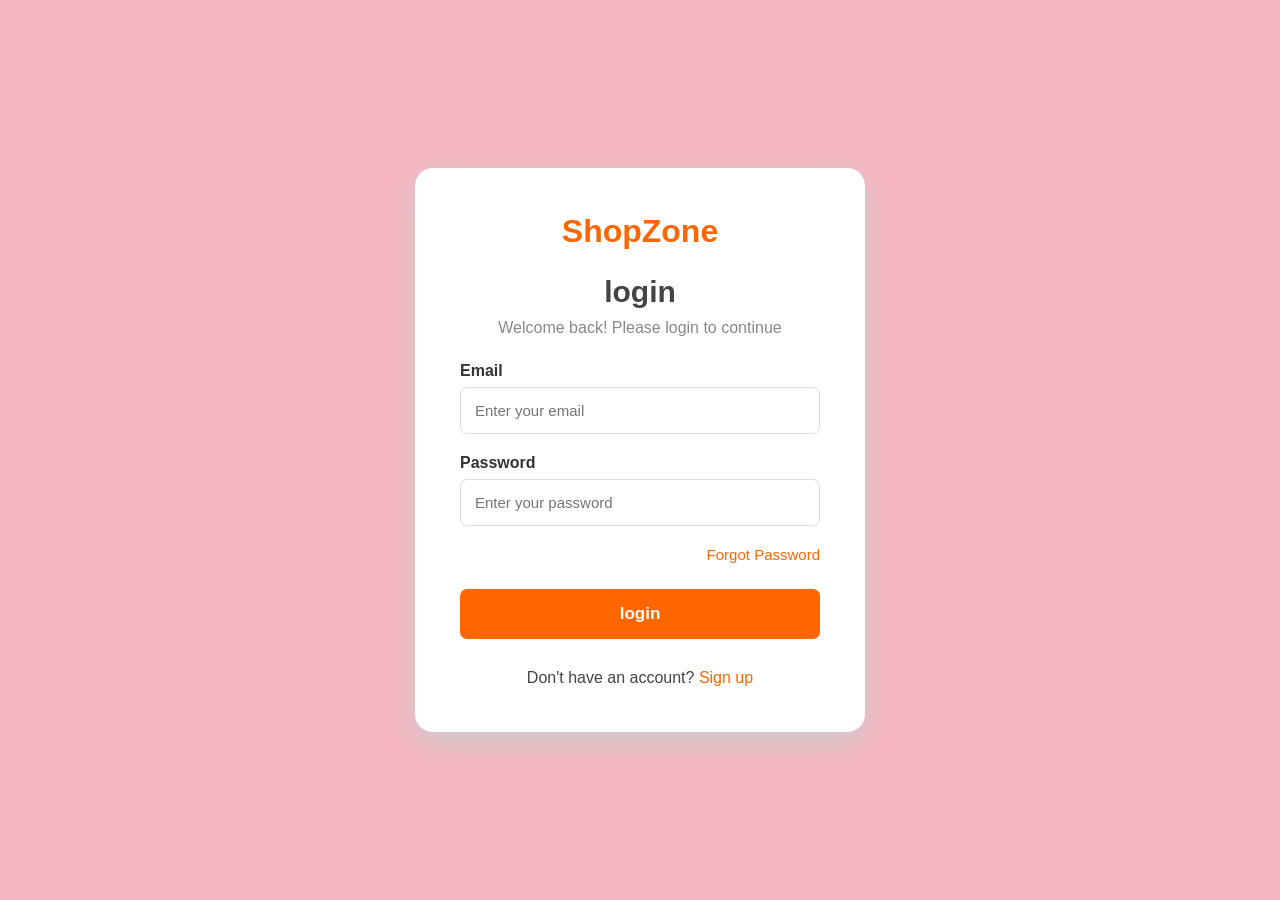
==== index.html @ a1b76e90 "Rename website.html to index.html" ====
<!DOCTYPE html>
<html lang="en">
    <head>
        <meta charset="UTF-8">
        <meta name="viewport" content="width=device-width,initial-scale=1.0">
        <title>Login</title>
        <link rel="stylesheet" href="style.css">
  
    </head>
    <body>
       <div class="login">
        <div class="shopzone">ShopZone</div>
        <h1>login</h1>
        <p class="welcome">
         Welcome back! Please login to continue
        </p >
        <form>
            <label>Email</label>
            <input type="email" id="email" placeholder="Enter your email" required>
            <label>Password</label>
            <input type="password" id="password" placeholder="Enter your password" required>
            <div class="forgot">
                <a href="#">Forgot Password</a>

            </div>
            <button class="login-button" type="submit">
                login
            </button>
        </form>
        <div class="account">
            Don't have an account?
            <a href="#">Sign up</a>
        </div>
       </div>
    </body>
</html>
---- style.css ----
*{
  margin:0;
  padding:0;
  box-sizing:border-box;
  font-family:Arial,sans-serif;
    
}
body{
  
    background-color:#f6b6c1;
    align-items:center;
    display:flex;
    justify-content:center;
    min-height:100vh;

}
.login {
    width:450px;
    min-height:500px;
    background-color:white;
    padding:45px;
    border-radius:18px;
    box-shadow:0px 10px 30px #ccc;


}
.shopzone{

    text-align:center;
    color:#ff6600;
    font-size:32px;
    font-weight:bold;
    margin-bottom:25px;


}
h1{
    text-align:center;
    color:#444;
    font-size:30px;
    margin-bottom:10px;
}
.welcome{
    text-align:center;
    color:#888;
    margin-bottom:25px;
}

label{
    display:block;
    margin-bottom:7px;
    color:#333;
    font-weight:bold;
}

input{
    width:100%;
    padding:14px;
    margin-bottom:20px;
    border:1px solid #ddd;
    border-radius:7px;
    font-size:15px;
}
input:focus{
    outline:none;
    border-color:#ff6600;
}
.forgot{
    text-align:right;
    margin-bottom:25px;
}
.forgot a{
    color:#ff6600;
    text-decoration: none;
    font-size:15px;
}
.login-button{
    width:100%;
    padding:15px;
    background-color: #ff6600;
    color:white;
    border:none;
    border-radius:7px;
    font-size:17px;
    font-weight:bold;
    cursor:pointer; 

    
}
.login-button:hover{
    background-color:#e65c00;
}
.account{
    text-align:center;
    margin-top:30px;
    color:#444;
}
.account a {
    color:#ff6600;
    text-decoration: none;
}
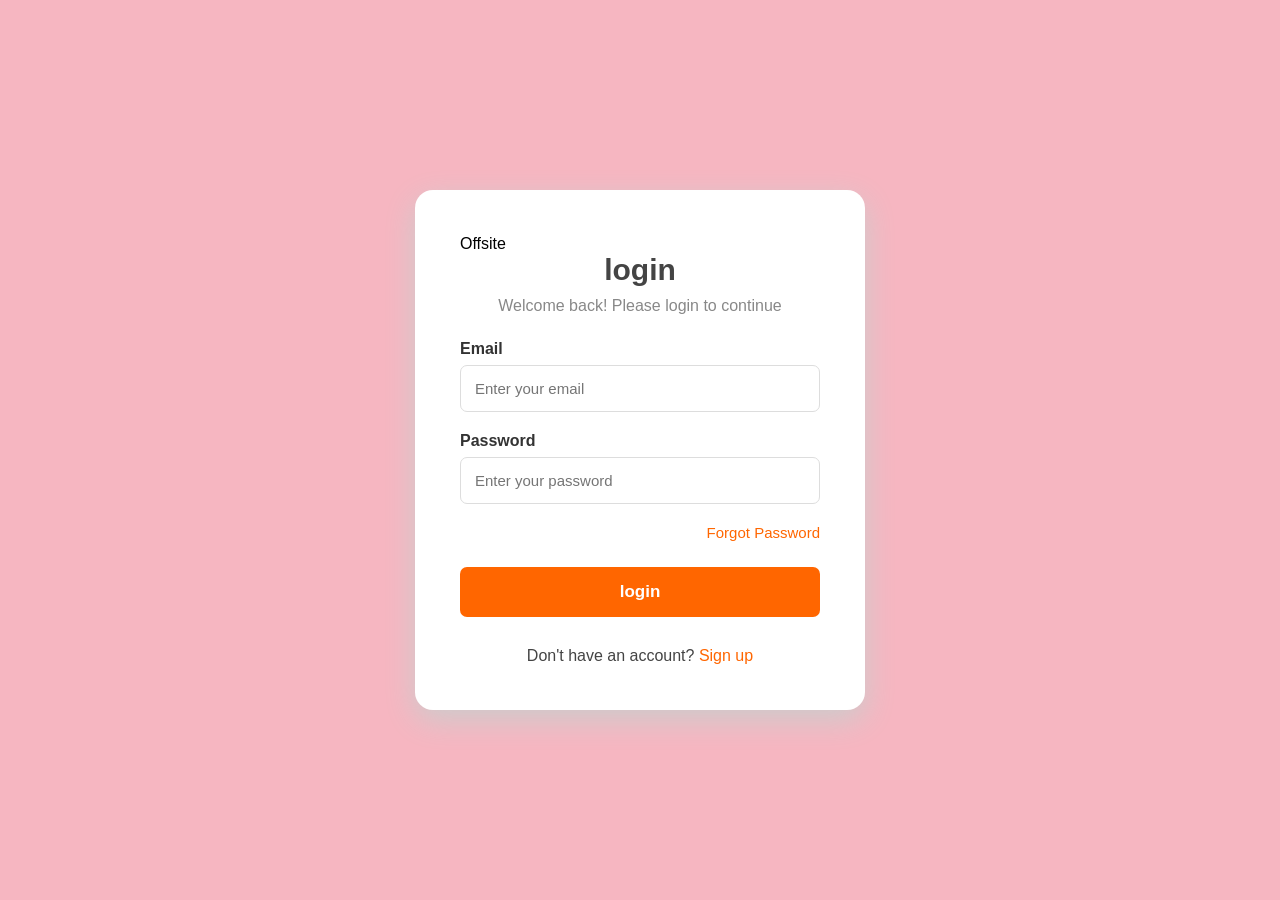
==== commit 8d0dd5f2: "Update index.html" ====
--- a/index.html
+++ b/index.html
@@ -9,7 +9,7 @@
     </head>
     <body>
        <div class="login">
-        <div class="shopzone">ShopZone</div>
+        <div class="offsite">Offsite</div>
         <h1>login</h1>
         <p class="welcome">
          Welcome back! Please login to continue
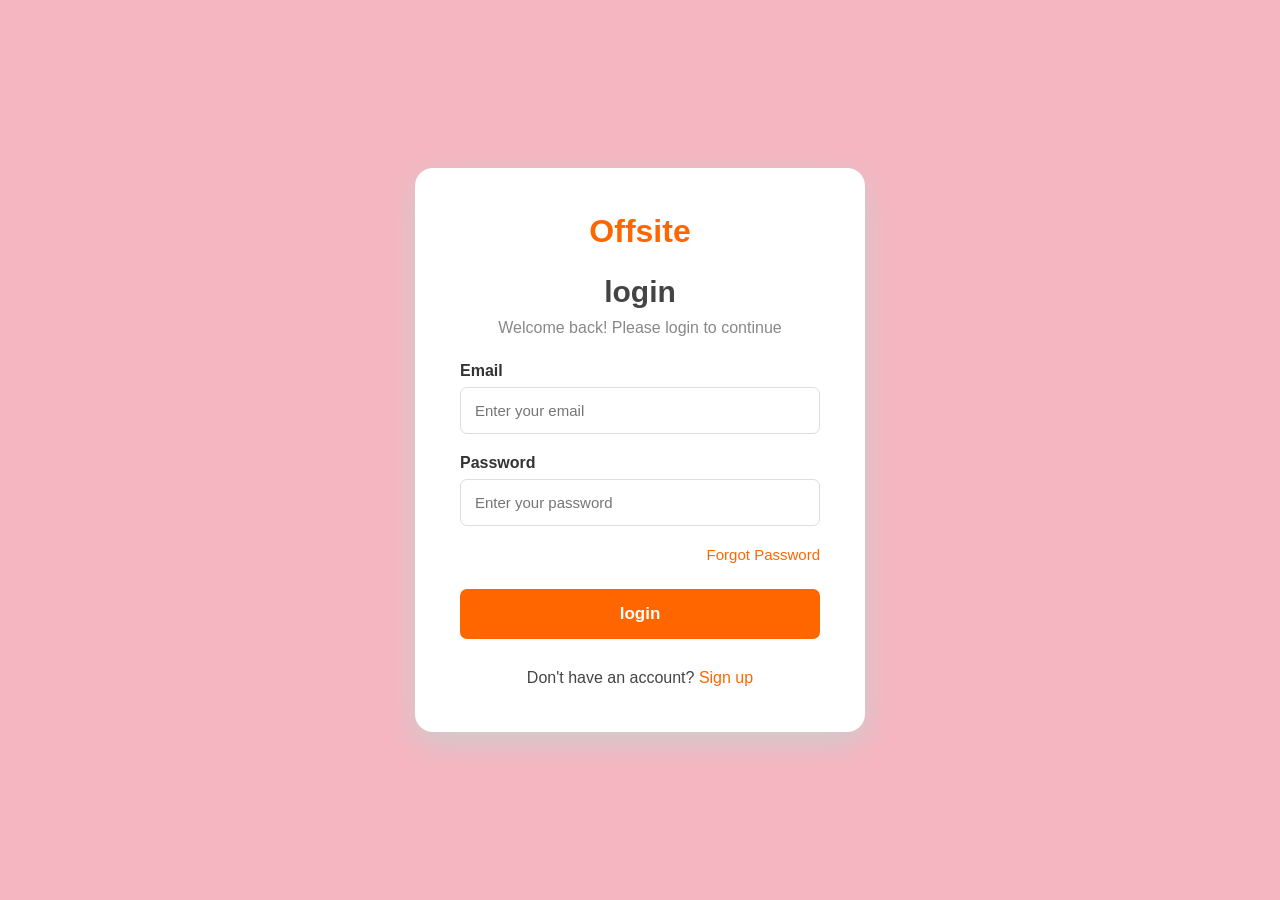
==== commit 4b7137d1: "Update index.html" ====
--- a/index.html
+++ b/index.html
@@ -9,7 +9,7 @@
     </head>
     <body>
        <div class="login">
-        <div class="offsite">Offsite</div>
+            <div class="offsite">Offsite</div>
         <h1>login</h1>
         <p class="welcome">
          Welcome back! Please login to continue
--- a/style.css
+++ b/style.css
@@ -24,7 +24,7 @@
 
 
 }
-.shopzone{
+.offsite{
 
     text-align:center;
     color:#ff6600;
@@ -105,4 +105,4 @@
 
 
 
-      +      
